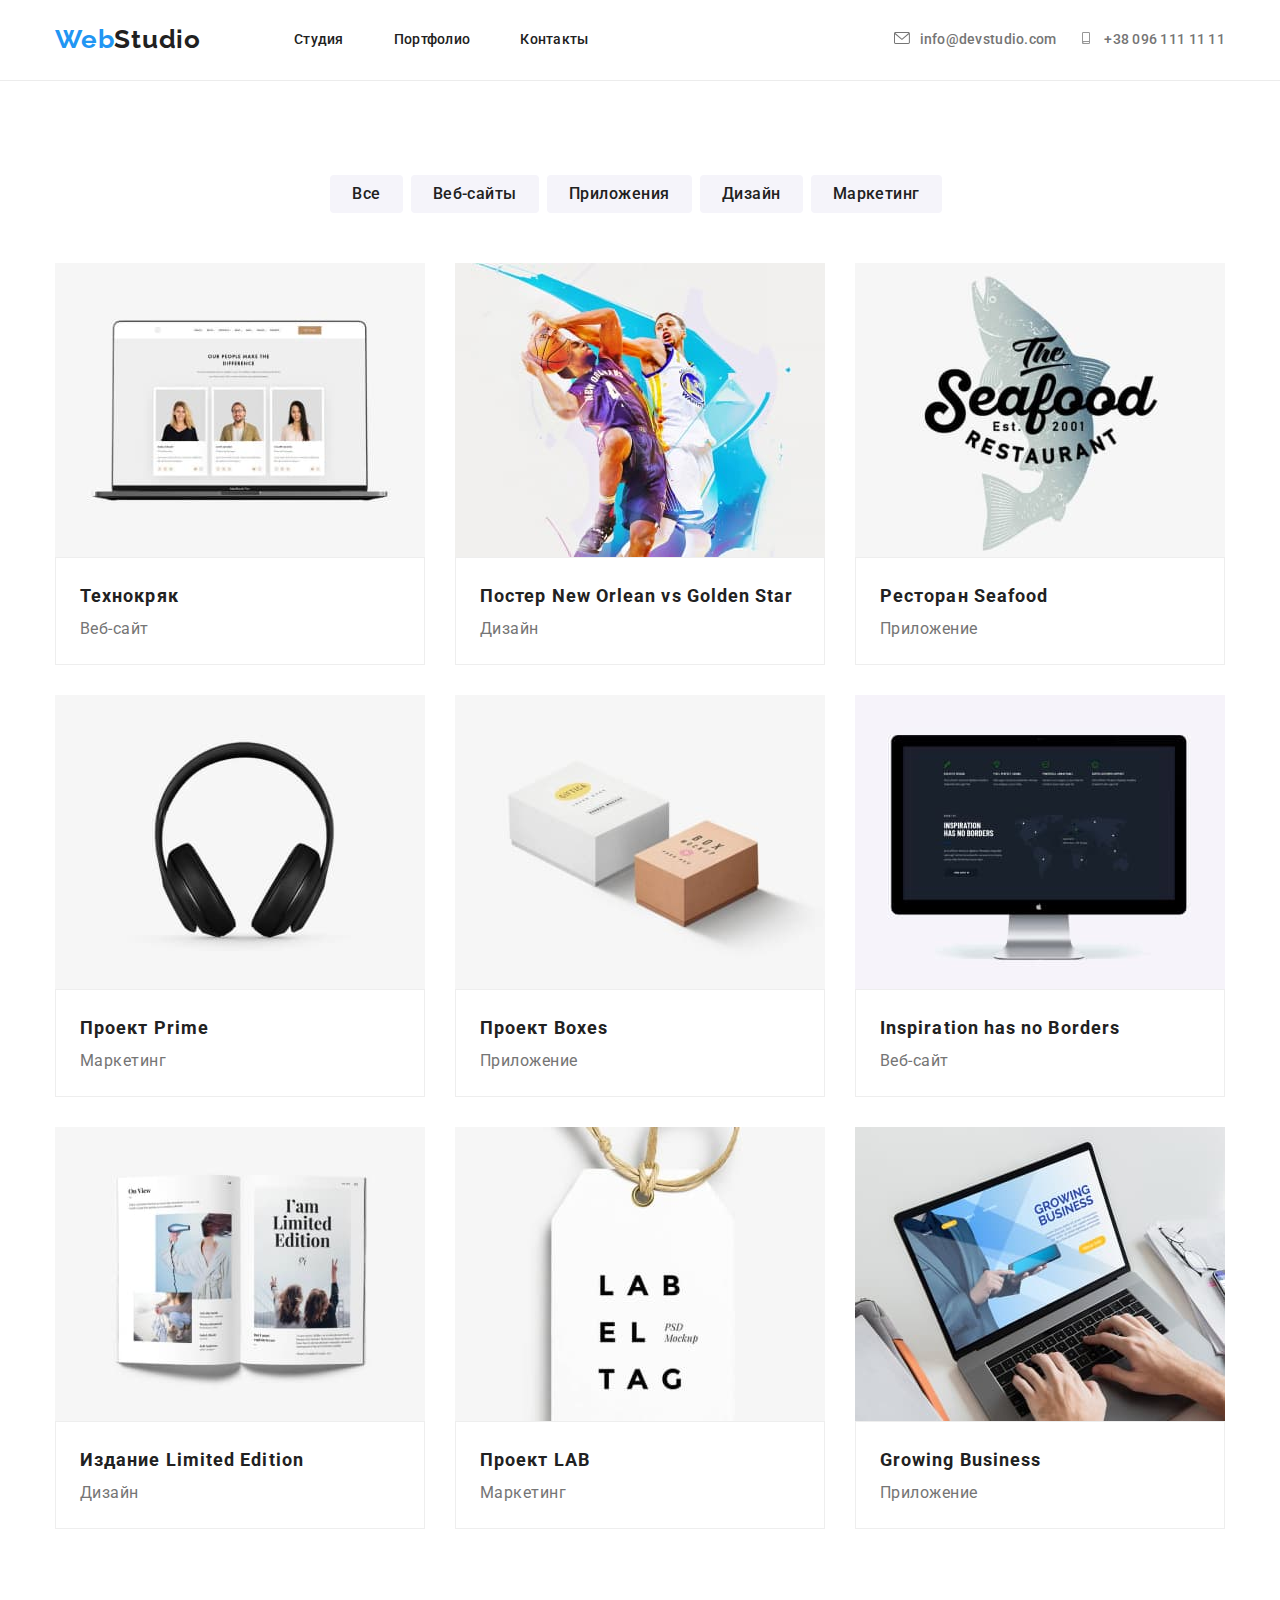
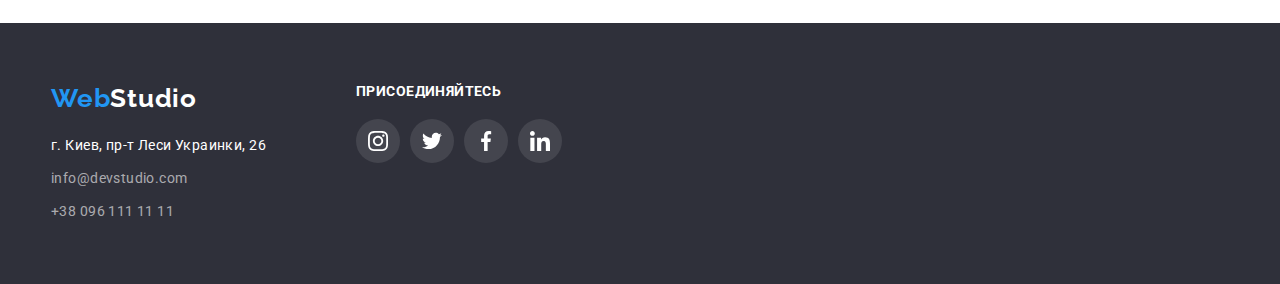
==== portfolio.html @ 14fe9285 "homework 5" ====
<!DOCTYPE html>
<html lang="en">
  <head>
    <meta charset="UTF-8" />
    <meta http-equiv="X-UA-Compatible" content="IE=edge" />
    <meta name="viewport" content="width=device-width, initial-scale=1.0" />
    <title>Document</title>
    <link rel="preconnect" href="https://fonts.gstatic.com" />
    <link
      href="https://fonts.googleapis.com/css2?family=Raleway:wght@700&family=Roboto:wght@400;500;700;900&display=swap"
      rel="stylesheet"
    />
    <link rel="stylesheet" href="https://cdnjs.cloudflare.com/ajax/libs/modern-normalize/1.0.0/modern-normalize.min.css">
    <link rel="stylesheet" href="./css/styles.css">
  </head>
  <body>
     <!-- Хедер портфолио -->
     <header class="head">
      <div class="conteiner">
      <nav class="sait-nav">
        <a href="./index.html" class="logo"><span class="web-logo">Web</span>Studio</a>
        <ul class="web-link">
          <li><a href="./index.html" class="active link">Студия</a></li>
          <li><a href="./portfolio.html" class="link">Портфолио</a></li>
          <li><a href="" class="link">Контакты</a></li>
        </ul>
        <ul class="web-contacts">
          <li class="linkscontacts"><a href="mailto:info@devstudio.com" class="link mail"><svg class="contactssvg"><use href="./images/symbol-defs.svg#icon-mail"></use></svg>info@devstudio.com</a></li>
          <li class="linkscontacts"><a href="tel:+380961111111" class="link phone"><svg class="contactssvg"><use href="./images/symbol-defs.svg#icon-smartphone"></use></svg>+38 096 111 11 11</a></li>
        </ul>
      </nav>
      </div>
    </header>
    <main>
      <!-- Кнопки портфолио -->
      <section class="portfolio-page">
        <ul class="buttons-portfolio">
          <li><button type="button" class="button-portfolio">Все</button></li>
          <li><button type="button" class="button-portfolio">Веб-сайты</button></li>
          <li><button type="button" class="button-portfolio">Приложения</button></li>
          <li><button type="button" class="button-portfolio">Дизайн</button></li>
          <li><button type="button" class="button-portfolio">Маркетинг</button></li>
        </ul>
        <!-- Фото портфолио -->
        <h2 hidden>portfolio</h2>
        <div class="conteiner">
        <ul class="photo-portfolio">
          <li class="project">
            <article class="card">
            <div class="card-thumb">
            <img src="./images/технокряк.jpg" alt="web" width="370" />
          </div>
        </article>
        <div class="card-content">
            <h3 class="portfolio-text">Технокряк</h3>
            <p class="photo-name">Веб-сайт</p>
          </div>
          </li>
          <li class="project">
            <article class="card">
            <div class="card-thumb">
            <img src="./images/постер.jpg" alt="poster" width="370" />
          </div>
        </article>
        <div class="card-content">
            <h3 class="portfolio-text">Постер New Orlean vs Golden Star</h3>
            <p class="photo-name">Дизайн</p>
          </div>
          </li>
          <li class="project">
            <article class="card">
            <div class="card-thumb">
            <img src="./images/ресторан.jpg" alt="restourant" width="370" />
          </div>
        </article>
        <div class="card-content">
            <h3 class="portfolio-text">Ресторан Seafood</h3>
            <p class="photo-name">Приложение</p>
          </div>
          </li>
          <li class="project"> 
            <article class="card">
            <div class="card-thumb">
            <img src="./images/маркетинг.jpg" alt="project" width="370" />
          </div>
        </article>
        <div class="card-content">
            <h3 class="portfolio-text">Проект Prime</h3>
            <p class="photo-name">Маркетинг</p>
          </div>
          </li>
          <li class="project">
            <article class="card">
            <div class="card-thumb">
            <img src="./images/проект.jpg" alt="boxes" width="370" />
          </div>
        </article>
        <div class="card-content">
            <h3 class="portfolio-text">Проект Boxes</h3>
            <p class="photo-name">Приложение</p>
          </div> 
          </li>
          <li class="project">
            <article class="card">
              <div class="card-thumb">
            <img src="./images/inspiration.jpg" alt="inspiration photo" width="370" />
          </div>
        </article>
        <div class="card-content"> 
            <h3 class="portfolio-text">Inspiration has no Borders</h3>
            <p class="photo-name">Веб-сайт</p>
        </div>
          </li>
          <li class="project">
            <article class="card">
              <div class="card-thumb">
            <img src="./images/дизайн.jpg" alt="desine" width="370" />
              </div>
            </article>
            <div class="card-content">
            <h3 class="portfolio-text">Издание Limited Edition</h3>
            <p class="photo-name">Дизайн</p>
          </div>
          </li>
          <li class="project">
            <article class="card">
              <div class="card-thumb">
            <img src="./images/маркетинг2.jpg" alt="project lab" width="370" />
              </div>
            </article>
            <div class="card-content">
            <h3 class="portfolio-text">Проект LAB</h3>
            <p class="photo-name">Маркетинг</p>
          </div>
          </li>
          <li class="project">
            <article class="card">
              <div class="card-thumb">
            <img src="./images/growing-business.jpg" alt="business" width="370" />
              </div>
            </article>
            <div class="card-content">
            <h3 class="portfolio-text">Growing Business</h3>
            <p class="photo-name">Приложение</p>
          </div>
          </li>
        </ul>
      </div>
      </section>
    </main>
    <!-- Адрес -->
    <footer class="footer"> 
      <div class="conteiner">
        <div class="footer-nav">
        <ul >
       <a href="./index.html" class="logo"><span class="logo-web">Web</span>Studio</a>                             
         <address class="address"> 
             <a href="" class="link contacts"> г. Киев, пр-т Леси Украинки, 26</a>
         </address> 
       <ul class="footer-contacts">
          <li>
            <a href="mail:info@devstudio.com" class="link mail">info@devstudio.com</a>
         </li>
         <li>
            <a href="tel:+380961111111" class="link phone">+38 096 111 11 11</a>
         </li>
       </ul>
      </ul>
    </div>
    
    <div class="footer-join">
      <section class="join">
      <h3 class="title-join">присоединяйтесь</h3>
        <ul class="footer-social" >
          <li class="social-list">
            <a href="#" class="svg-social">
              <svg class="socials">
                <use href="./images/symbol-defs.svg#icon-instagram"></use>
              </svg>
            </a>
          </li>
          <li class="social-list">
            <a href="#" class="svg-social">
              <svg class="socials">
                <use href="./images/symbol-defs.svg#icon-twitter"></use>
              </svg>  
            </a>
          </li>
          <li class="social-list">
            <a href="#" class="svg-social">
              <svg class="socials">
                <use href="./images/symbol-defs.svg#icon-facebook"></use>
              </svg>  
            </a>
          </li>
          <li class="social-list">
            <a href="#" class="svg-social">
              <svg class="socials">
                <use href="./images/symbol-defs.svg#icon-linkedin"></use>
              </svg>
            </a>
          </li>
        </ul>
      </section>
    </div>
      </div>   
    </footer>
  </body>
</html>
---- css/styles.css ----
:root{
    --main-color-headers: #212121;
    --main-text-color:  #757575;
    --white-color: #FFFFFF;
    --section-buttons: #F5F4FA;
    --color-button-logo: #2196F3;
    --background: #2F303A;
    --color-logo-links: #2196F3;
    --color-work:#E5E5E5;
    --color-our-team:  #F5F4FA;
    --card-content-border:  #EEEEEE;
    --hero-footer-background: #2f303a;
    --footer-phone-mail: rgba(255, 255, 255, 0.6);
    --company-social-color: #AFB1B8;
} 

/* универсальный селектор */
*{
    list-style: none;
    text-decoration: none;
}

*{
    margin: 0;
    padding: 0;
    list-style: none;      
}

body {
     font-family: Roboto;
     font-style: normal;
    background-color: var(--white-color);
    color: var(--main-text-color);
    }

img {
display: block;
max-width: 100%;
height: auto;
    }

.conteiner {
    box-sizing: border-box;
    width: 1200px;
    margin: 0 auto;
    padding: 0 15px;
}
.head .conteiner {
  padding-top: 24px;
  padding-bottom: 25px;
}
/* общие свойства ссылок */


/* ссылки */
.link {
  text-decoration: none;
    font-family: Roboto;
    font-style: normal;
    font-weight: 500;
    font-size: 14px;
    line-height: 1.143;
    letter-spacing: 0.02em;
    color: inherit;
 }

/* Шапка сайта */

.logo {
    font-style: normal;
    letter-spacing: 0.03em;
    font-family: Raleway;
    font-weight: bold;
    font-size: 26px; 
    line-height: 1.192;
    color: var(--main-color-headers);
    margin-right: 93px;
    
    
    

  }
  .web-logo {
    font-family: Raleway;
    font-style: normal;
    font-weight: bold;
    font-size: 26px;
    line-height: 1.192;
    letter-spacing: 0.03em;
    color: var(--color-logo-links); 
    width: 145px;

    
}

.sait-nav {
    display:flex;
    align-items: center; 
    justify-content: space-between; 
  
}

.web-link{
  display: flex;
  justify-content: space-between;
  /* width: 294px;
  */
    
 }
 /* контакты  */

.web-contacts 
{
    align-items: center;
    margin-left: 305px;
    display: flex; 
    justify-content: space-between; 
    width: 333px;

    
   }
   .web-link li:not(:last-child) {
     margin-right: 50px;

   }
   

   .link:hover,
   .link:focus {
     color: var(--color-logo-links);
   }


.contactssvg{
    fill: currentColor;
    width: 16px;
    height: 12px;
    margin-right: 10px;    
}
 
.contactssvg:hover,
.contactssvg:focus{
    Fill: var(--color-button-logo) ;      
}
   header{
    border-bottom: 1px solid #ECECEC;
}



/* Герой */
 .hero {
      background-color:#2F303A ;
      padding-bottom: 200px;
      padding-top: 200px;  
     background-image:linear-gradient(to right,rgba(48, 58, 47, 0.4), rgba(47, 48, 58, 0.4)), url(../images/Img.jpg);
     max-width: 1600px;
     background-position: center;
     background-size: cover;
     background-repeat: no-repeat;
     justify-content: center;
     margin: 0 auto;
      
      }


.hero-title {
    width: 696px;
    display:flex;
    font-style: normal;
    font-weight: 900;
    font-size: 44px;
    line-height: 1.363;
    color: var(--white-color);
    text-align: center;
    letter-spacing: 0.06em;
    text-transform: uppercase;
    margin: 0 auto; 
    margin-bottom: 30px;

    
     /* кнопка */

}
.button-style{

    display:flex;
    justify-content: center;
    font-weight: bold;
    font-family: Roboto;
     font-size: 16px;
     line-height: 1.875;
     padding: 10px 32px;
     letter-spacing: 0.06em;
     align-items: center;
     margin: auto; 
     background: var(--color-button-logo);
     color: var(--white-color);
     display: flex;      
     box-shadow: 0px 4px 4px rgba(0, 0, 0, 0.15);
     border-radius: 4px;     
     border: none; 
     cursor: pointer;
}
     
/* особенности  */

.section-one{
    padding-top: 94px; 
}

.section-two{
display: flex;
justify-content: space-between;
}

.section-three{
  display: inline-flex;
  justify-content: center;
  align-items: center;
  width: 270px;
  height: 120px;
  background: var(--color-our-team);
  border-radius: 4px;
}


.special content{
    display: flex; 
    justify-content: space-between;
}

.special-columns li:not(:last-child){
    margin-right: 30px;
}
.special ul{
    display: flex;
}


.special-title{
    font-weight: bold;
    line-height: 1.172;
    font-size: 14px;
    letter-spacing: 0.03em;
    text-transform: uppercase;
    color: var(--main-color-headers);
    margin-bottom: 10px;
    margin-top: 30px;
    
}
.special-text{
    width: 270px;
    font-size: 14px;
    line-height: 1.714;
    color: var(--main-text-color);
    font-weight: normal;
    letter-spacing: 0.03em;
    
    
}

/* Чем мы занимаемся */

.box-img{
    display: flex;
     justify-content: space-between;
}
.our-work{
    
    padding-bottom: 94px; 
    padding-top: 94px;   
}





/* Наша команда */
.team{
     
  background: var(--color-our-team);
  padding-top: 94px;
   padding-bottom: 94px; 
}

.list-item {
  display: flex;
  justify-content: space-between;
}

.title{
  font-weight: bold;
  font-size: 36px;
  line-height: 1.167;
  text-align: center;
  letter-spacing: 0.03em;
  color: var(--main-color-headers);
  margin-bottom: 50px;
} 

.team-conteiner {
  padding: 30px 32px;
}
 
.icons-card:not(:last-child){
  margin-right: 10px;
}

.team .scorecard{
 background: var(--white-color);             
 box-shadow: 0px 1px 3px rgba(0, 0, 0, 0.12), 0px 1px 1px rgba(0, 0, 0, 0.14), 0px 2px 1px rgba(0, 0, 0, 0.2);
 border-radius: 0px 0px 4px 4px;     
}

.list-item .team-scorecard{
  margin-top: 30px;
  margin-bottom: 30px;
}

.team-member{
  font-weight: 500;
  font-size: 16px;
  line-height: 1.188;       
  letter-spacing: 0.03em;    
  color: var(--main-color-headers);
  text-align: center;     
}

.team-text{
  font-weight: normal;
  font-size: 16px;
  line-height: 1.187;
  letter-spacing: 0.03em;
  text-align: center;     
  margin-top: 10px;    
}
.icons-list{
  margin: 0 auto;
  margin-top: 16px;
  display: flex;
  justify-content: center;   
}



.icons-list .icons-card{      
 display: flex;
 justify-content: center;
 align-items: center;    
}   
.icons-ref{
 display: inline-flex;
 justify-content: center;
 align-items: center; 
 background-color: inherit;
 fill: var(--company-social-color);   
 width: 44px;
 height: 44px;   
 border-radius: 50%;
}
  
.icons-ref:hover, 
.icons-ref:focus{
fill: var(--white-color);
background-color:var(--color-button-logo) ;  
 }

.team-svg{
  width: 20px;
    height: 20px;
}
/* Адреса */


.footer .conteiner{ 
  display: flex;  
  padding-top: 60px;
  padding-bottom: 60px;        
}
.footer{
 background: var(--hero-footer-background); 
}
.footer-nav{
  display: flex;
 justify-content: center;
  width: 231px; 
  margin-right: 70px;
} 











.footer .logo{
color: var(--white-color);      
}  

.logo-web{
 color: var(--color-logo-links) ;
}

.footer .mail{
 font-weight: normal;
  font-size: 14px;
  line-height: 1.714;
  letter-spacing: 0.03em;
  color:  var(--footer-phone-mail);
  
}
.footer .phone{
  font-weight: normal;
  font-size: 14px;
  line-height: 1.714;
  letter-spacing: 0.03em;
  color:  var(--footer-phone-mail);       
}  
.address{
  margin-top: 20px;
}
.contacts {  
  font-weight: normal;
  font-size: 14px;
  line-height: 1.714;     
  letter-spacing: 0.03em; 
  color: var(--white-color);       
}
/* .footer .conteiner{ 
  display: flex;  
  padding-top: 60px;
  padding-bottom: 60px;        
} */
.footer-contacts li{
margin-top: 9px;
}
.footer .link:hover,
.footer .link:focus{
  color: var(--color-button-logo);
}
.footer-join {
  display: flex;
 justify-content: center;   
} 


.socials {
  width: 20px;
  height: 20px;
}
.title-join{
  text-transform: uppercase;
  color: var(--white-color);
  font-weight: bold;
  font-size: 14px;
  line-height: 1.142;             
  letter-spacing: 0.03em;
  margin-bottom: 20px;
}
.social-list:not(:last-child){
  margin-right: 10px;
}
.footer-social {
  display: flex;
  justify-content: center;
  align-items: center;
}
.svg-social {
  display: inline-flex;
  justify-content: center;
  align-items: center;
  background: rgba(255, 255, 255, 0.1);
  fill:#FFFFFF;
  width: 44px;
  height: 44px;
  border-radius: 50%;
}
.svg-social:hover,
.svg-social:focus {
  fill: #FFFFFF;
  background-color: var(--color-button-logo);
}


    /* Портфолио */
    .web-link{
        font-family: Roboto;
        font-style: normal;
        font-weight: 500;
        font-size: 14px;
        line-height: 1.142;
        color: var(--main-color-headers) ;
}
     .mail{
        text-decoration: none;
        font-family: Roboto;
        font-size: 14px;
        font-weight: 500;
        color: var(--main-text-color);
        line-height: 1.142;
     }
    .phone{
        text-decoration: none;
        font-family: Roboto;
        font-size: 14px;
        font-weight: 500;
        color: var(--main-text-color);
        line-height: 1.142;
    } 
   /* Кнопки портфолио */

.button-portfolio:focus,
.button-portfolio:hover {
    color: var(--white-color);
  background-color: var(--color-logo-links);
  box-shadow: 0px 1px 1px rgba(0, 0, 0, 0.12), 0px 4px 4px rgba(0, 0, 0, 0.06), 1px 4px 6px rgba(0, 0, 0, 0.16);
}


.buttons-portfolio{
    margin-bottom: 50px; 
    display: flex;
    justify-content: center;
    
    
}

.button-portfolio{
    font-family: Roboto;
    font-style: normal;
    font-weight: 500;
    font-size: 16px;
    line-height: 1.625;
    text-align: center;
    letter-spacing: 0.03em;
    color: var(--main-color-headers);
    background-color: var(--section-buttons);
    padding: 6px 22px;
    cursor: pointer;
    margin-right: 8px;
    border-radius: 4px;
    border: none; 
   }

   /* Фото портфолио */
   .portfolio-page{
    padding-top: 94px;
    padding-bottom: 94px;
   }
.project{
    flex-basis: calc((100% - 90px) / 3);
      margin-left: 30px;
      margin-top: 30px;
}

.card-content{
    padding: 20px 24px;
    background-color: var(--white-color);
   border: 1px solid var(--card-content-border); 
  

  }

  .project:hover,
  .project:focus{
    box-shadow: 0px 1px 1px rgba(0, 0, 0, 0.12), 0px 4px 4px rgba(0, 0, 0, 0.06), 1px 4px 6px rgba(0, 0, 0, 0.16);
    background-color: var(--color-logo-links);
  }

.photo-portfolio{
    padding: 0;
    margin: 0;
   display: flex;
   flex-wrap: wrap;
   margin-top: -30px;
   margin-left: -30px; 
    }

    .portfolio-text{
    font-family: Roboto;
    font-style: normal;
    font-weight: bold;
    font-size: 18px;
    line-height: 2;
    color: var(--main-color-headers);
    letter-spacing: 0.06em;
    }

.photo-name{
    font-family: Roboto;
    font-weight: normal;
    font-size: 16px;
    line-height: 1.875;
    color: var(--main-text-color);
    letter-spacing: 0.03em;
}



/* Адрес */

.portfolio-down{
    background: var(--background);
}

.footer-web{
    font-family: Raleway;
    font-weight: bold;
    line-height: 1.192;
    color: var(--color-button-logo);
}
.footer-studio{
    font-family: Raleway;
    font-weight: bold;
    line-height: 1.192;
    color:  var(--white-color);
}
.address-style{
    font-style: normal;
    font-family: Roboto;
    font-weight: normal;
    line-height: 1.714;
    color: var(--white-color);
    }
.portfolio-footer-mail{
    Text-decoration: none;
    font-family: Roboto;
    font-size: 14px;
    font-weight: normal;
    line-height: 1.714;
    color: var(--main-text-color);
    }
.portfolio-footer-phone{
    Text-decoration: none;
    font-family: Roboto;
    font-size: 14px;
    font-weight: normal;
    line-height: 1.714;
    color: var(--main-text-color);
    }


  /* Наши клиенты */
  .client{
    padding-top: 94px;
   padding-bottom: 94px;
  } 

  .svg-client{
    width: 106px;
    height: 60px;
    align-items: center;
    margin: 16px 32px;
    border: none; 
    }


  .clients-team {
    display: flex;
    justify-content: space-between;
    align-items: center;
  }

  .clients-link:hover ,
  .clients-link:focus {
    outline: 1px solid var(--color-button-logo);
  }

  
  
  .clients-link{
    display: flex;
    justify-content: center;
    align-items: center; 
    width: 170px;
    height: 92px;
    border: 1px solid #AFB1B8;
    fill: var(--company-social-color);
  
  }
  .clients-link:hover,
  .clients-link:focus{
    fill: var(--color-button-logo);
    border:var(--color-button-logo);
  }

  .our-clients-team:not(:last-child){
    margin-right: 30px; 
  }

.our-team{
  font-weight: bold;
  font-size: 36px;
  line-height: 1.167;
  text-align: center;
  letter-spacing: 0.03em;
  color: var(--main-color-headers);
  margin-bottom: 50px;
}
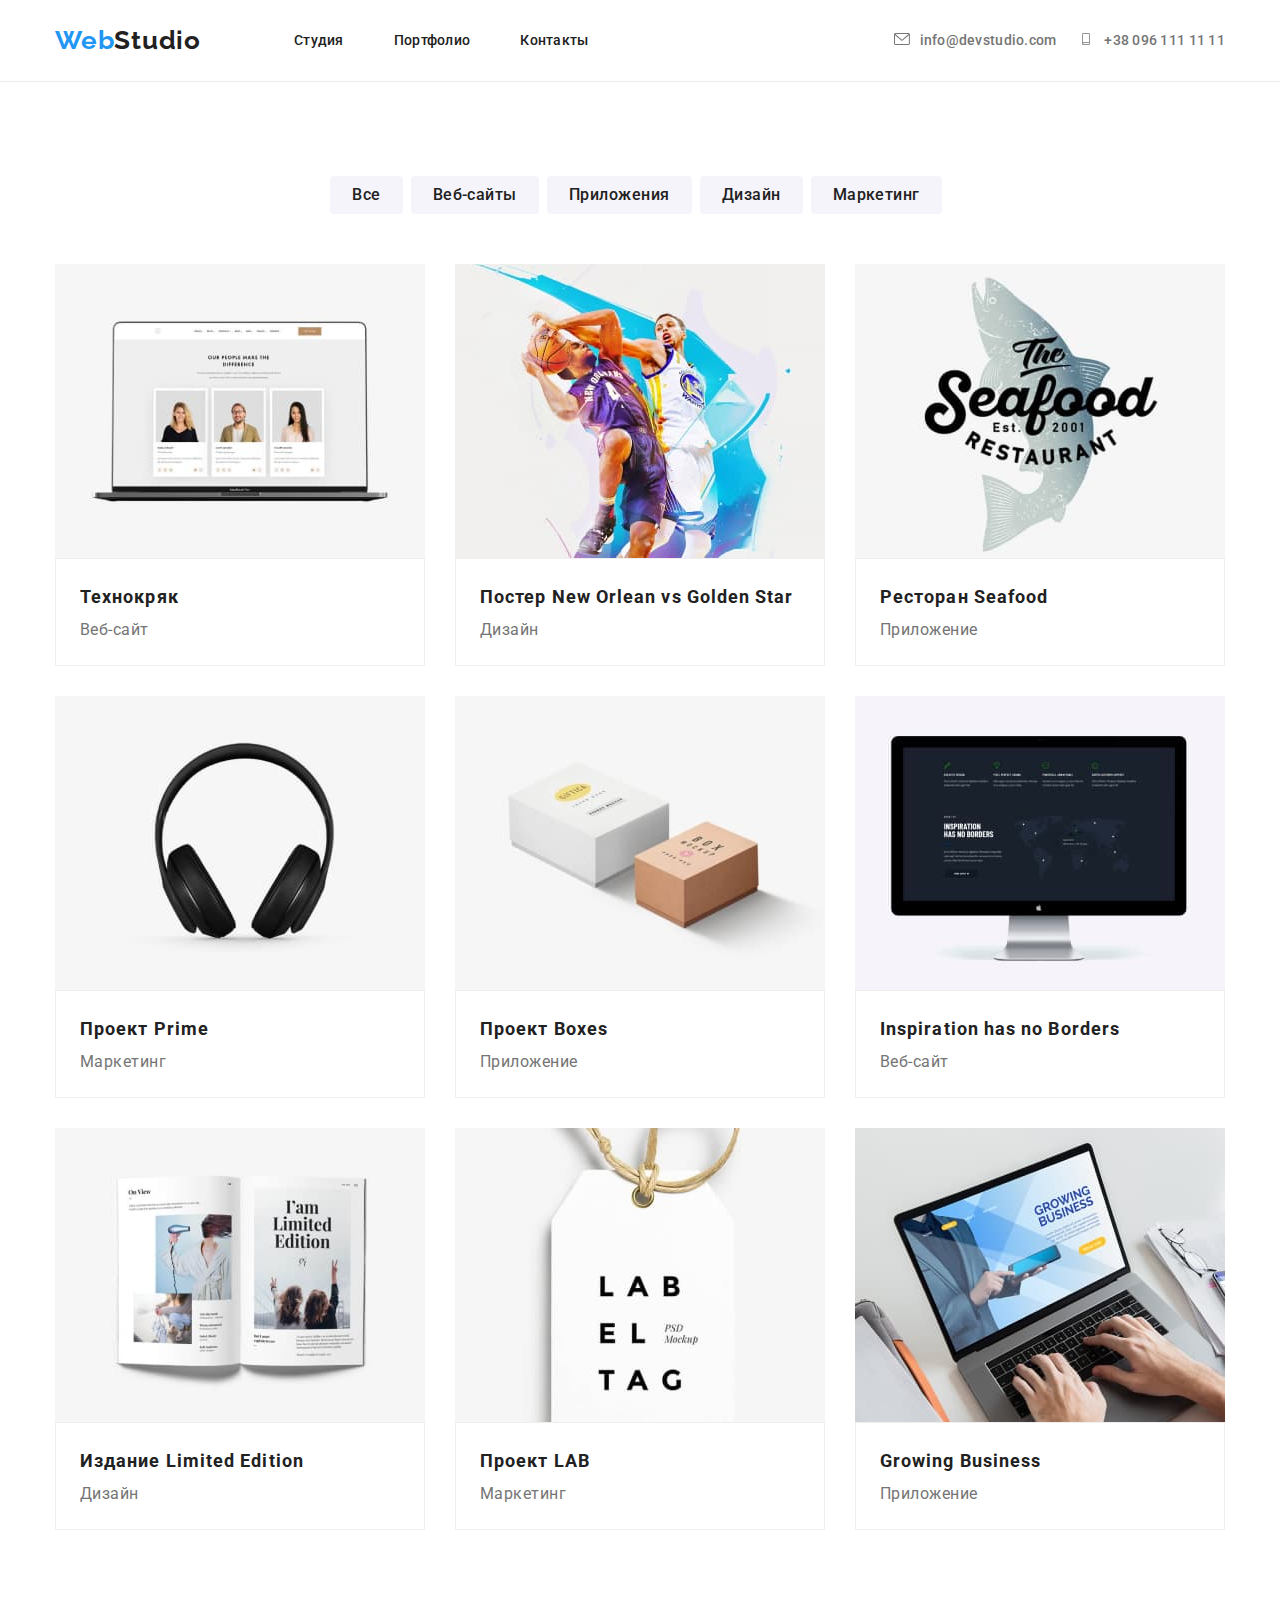
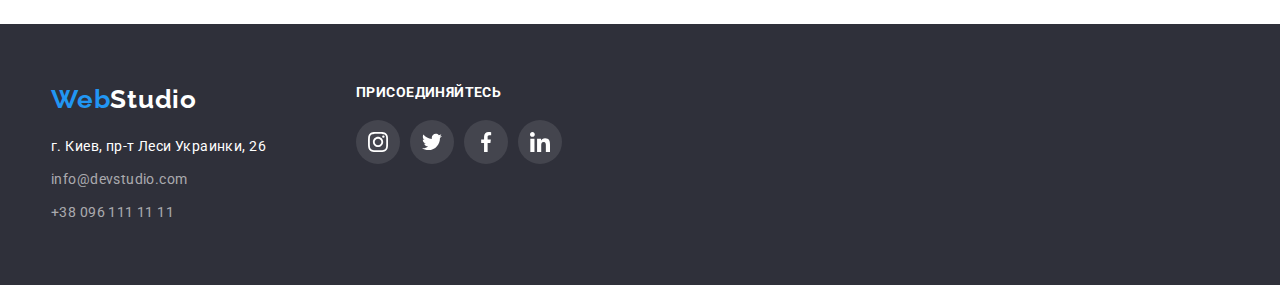
==== commit c5eed724: "done" ====
--- a/portfolio.html
+++ b/portfolio.html
@@ -20,8 +20,8 @@
       <nav class="sait-nav">
         <a href="./index.html" class="logo"><span class="web-logo">Web</span>Studio</a>
         <ul class="web-link">
-          <li><a href="./index.html" class="active link">Студия</a></li>
-          <li><a href="./portfolio.html" class="link">Портфолио</a></li>
+          <li><a href="./index.html" class="link">Студия</a></li>
+          <li><a href="./portfolio.html" class="link active">Портфолио</a></li>
           <li><a href="" class="link">Контакты</a></li>
         </ul>
         <ul class="web-contacts">
@@ -47,102 +47,157 @@
         <ul class="photo-portfolio">
           <li class="project">
             <article class="card">
+              <div class="activ">
             <div class="card-thumb">
             <img src="./images/технокряк.jpg" alt="web" width="370" />
-          </div>
-        </article>
+            <div class="card-box">
+              <p class="card-text">Технокряк это современная площадка распространения коронавируса. Компании используют эту платформу для цифрового шпионажа и атак на защищённые сервера конкурентов. Технокряк это современная площадка распространения коронавируса. Компании используют эту платформу для цифрового шпионажа и атак на защищённые сервера конкурентов.</p>
+           </div>
+          </div>
+
         <div class="card-content">
             <h3 class="portfolio-text">Технокряк</h3>
             <p class="photo-name">Веб-сайт</p>
           </div>
-          </li>
-          <li class="project">
-            <article class="card">
+          </div>
+        </article>
+          </li>
+          
+          <li class="project">
+            <article class="card">
+              <div class="activ"> 
             <div class="card-thumb">
             <img src="./images/постер.jpg" alt="poster" width="370" />
-          </div>
-        </article>
+            <div class="card-box">
+              <p class="card-text">Технокряк это современная площадка распространения коронавируса. Компании используют эту платформу для цифрового шпионажа и атак на защищённые сервера конкурентов. Технокряк это современная площадка распространения коронавируса. Компании используют эту платформу для цифрового шпионажа и атак на защищённые сервера конкурентов.</p>
+           </div>
+          </div>
+        
         <div class="card-content">
             <h3 class="portfolio-text">Постер New Orlean vs Golden Star</h3>
             <p class="photo-name">Дизайн</p>
           </div>
-          </li>
-          <li class="project">
-            <article class="card">
+          </div>
+        </article>
+          </li>
+          <li class="project">
+            <article class="card">
+              <div class="activ"> 
             <div class="card-thumb">
             <img src="./images/ресторан.jpg" alt="restourant" width="370" />
-          </div>
-        </article>
+            <div class="card-box">
+              <p class="card-text">Технокряк это современная площадка распространения коронавируса. Компании используют эту платформу для цифрового шпионажа и атак на защищённые сервера конкурентов. Технокряк это современная площадка распространения коронавируса. Компании используют эту платформу для цифрового шпионажа и атак на защищённые сервера конкурентов.</p>
+           </div>
+          </div>
+        
         <div class="card-content">
             <h3 class="portfolio-text">Ресторан Seafood</h3>
             <p class="photo-name">Приложение</p>
           </div>
+              </div>
+            </article>
           </li>
           <li class="project"> 
             <article class="card">
+              <div class="activ"> 
             <div class="card-thumb">
             <img src="./images/маркетинг.jpg" alt="project" width="370" />
-          </div>
-        </article>
+            <div class="card-box">
+              <p class="card-text">Технокряк это современная площадка распространения коронавируса. Компании используют эту платформу для цифрового шпионажа и атак на защищённые сервера конкурентов. Технокряк это современная площадка распространения коронавируса. Компании используют эту платформу для цифрового шпионажа и атак на защищённые сервера конкурентов.</p>
+           </div>
+          </div>
+       
         <div class="card-content">
             <h3 class="portfolio-text">Проект Prime</h3>
             <p class="photo-name">Маркетинг</p>
           </div>
-          </li>
-          <li class="project">
-            <article class="card">
+              </div>
+            </article>
+          </li>
+          <li class="project">
+            <article class="card">
+              <div class="activ"> 
             <div class="card-thumb">
             <img src="./images/проект.jpg" alt="boxes" width="370" />
-          </div>
-        </article>
+            <div class="card-box">
+              <p class="card-text">Технокряк это современная площадка распространения коронавируса. Компании используют эту платформу для цифрового шпионажа и атак на защищённые сервера конкурентов. Технокряк это современная площадка распространения коронавируса. Компании используют эту платформу для цифрового шпионажа и атак на защищённые сервера конкурентов.</p>
+           </div>
+          </div>
+        
         <div class="card-content">
             <h3 class="portfolio-text">Проект Boxes</h3>
             <p class="photo-name">Приложение</p>
           </div> 
-          </li>
-          <li class="project">
-            <article class="card">
+              </div>
+            </article>
+          </li>
+          <li class="project">
+            <article class="card">
+              <div class="activ"> 
               <div class="card-thumb">
             <img src="./images/inspiration.jpg" alt="inspiration photo" width="370" />
-          </div>
-        </article>
+            <div class="card-box">
+              <p class="card-text">Технокряк это современная площадка распространения коронавируса. Компании используют эту платформу для цифрового шпионажа и атак на защищённые сервера конкурентов. Технокряк это современная площадка распространения коронавируса. Компании используют эту платформу для цифрового шпионажа и атак на защищённые сервера конкурентов.</p>
+           </div>
+          </div>
+        
         <div class="card-content"> 
             <h3 class="portfolio-text">Inspiration has no Borders</h3>
             <p class="photo-name">Веб-сайт</p>
         </div>
-          </li>
-          <li class="project">
-            <article class="card">
+              </div>
+            </article>
+          </li>
+          <li class="project">
+            <article class="card">
+              <div class="activ"> 
               <div class="card-thumb">
             <img src="./images/дизайн.jpg" alt="desine" width="370" />
-              </div>
-            </article>
+            <div class="card-box">
+              <p class="card-text">Технокряк это современная площадка распространения коронавируса. Компании используют эту платформу для цифрового шпионажа и атак на защищённые сервера конкурентов. Технокряк это современная площадка распространения коронавируса. Компании используют эту платформу для цифрового шпионажа и атак на защищённые сервера конкурентов.</p>
+           </div>
+              </div>
+            
             <div class="card-content">
             <h3 class="portfolio-text">Издание Limited Edition</h3>
             <p class="photo-name">Дизайн</p>
           </div>
-          </li>
-          <li class="project">
-            <article class="card">
+              </div>
+            </article>
+          </li>
+          <li class="project">
+            <article class="card">
+              <div class="activ"> 
               <div class="card-thumb">
             <img src="./images/маркетинг2.jpg" alt="project lab" width="370" />
-              </div>
-            </article>
+            <div class="card-box">
+              <p class="card-text">Технокряк это современная площадка распространения коронавируса. Компании используют эту платформу для цифрового шпионажа и атак на защищённые сервера конкурентов. Технокряк это современная площадка распространения коронавируса. Компании используют эту платформу для цифрового шпионажа и атак на защищённые сервера конкурентов.</p>
+           </div>
+              </div>
+            
             <div class="card-content">
             <h3 class="portfolio-text">Проект LAB</h3>
             <p class="photo-name">Маркетинг</p>
           </div>
-          </li>
-          <li class="project">
-            <article class="card">
+              </div>
+            </article>
+          </li>
+          <li class="project">
+            <article class="card">
+              <div class="activ"> 
               <div class="card-thumb">
             <img src="./images/growing-business.jpg" alt="business" width="370" />
-              </div>
-            </article>
+            <div class="card-box">
+              <p class="card-text">Технокряк это современная площадка распространения коронавируса. Компании используют эту платформу для цифрового шпионажа и атак на защищённые сервера конкурентов. Технокряк это современная площадка распространения коронавируса. Компании используют эту платформу для цифрового шпионажа и атак на защищённые сервера конкурентов.</p>
+           </div>
+              </div>
+            
             <div class="card-content">
             <h3 class="portfolio-text">Growing Business</h3>
             <p class="photo-name">Приложение</p>
           </div>
+              </div>
+            </article>
           </li>
         </ul>
       </div>
--- a/css/styles.css
+++ b/css/styles.css
@@ -26,6 +26,7 @@
     list-style: none;      
 }
 
+
 body {
      font-family: Roboto;
      font-style: normal;
@@ -33,11 +34,14 @@
     color: var(--main-text-color);
     }
 
+
 img {
 display: block;
 max-width: 100%;
 height: auto;
-    }
+
+ }
+
 
 .conteiner {
     box-sizing: border-box;
@@ -45,11 +49,34 @@
     margin: 0 auto;
     padding: 0 15px;
 }
-.head .conteiner {
-  padding-top: 24px;
-  padding-bottom: 25px;
+
+.active{
+  color: var(--color-button-logo);
+}
+
+.active::after{    
+  display: flex;
+  content: "";
+  width: inherit;
+  border-bottom: 4px solid;
+  background-color: var(--color-button-logo);
+  border-radius: 2px;
+  margin-top: 30px;
+  bottom: -1px;  
+  margin-bottom: -1px;
+  opacity: 0; 
+  transition: opacity 250ms cubic-bezier(0.4, 0, 0.2, 1);
+
+}
+
+
+.active:hover::after{
+    opacity: 1;
+    background-color: var(--color-button-logo);
 }
 /* общие свойства ссылок */
+
+
 
 
 /* ссылки */
@@ -62,6 +89,7 @@
     line-height: 1.143;
     letter-spacing: 0.02em;
     color: inherit;
+    transition: color 250ms cubic-bezier(0.4, 0, 0.2, 1);
  }
 
 /* Шапка сайта */
@@ -103,10 +131,12 @@
 .web-link{
   display: flex;
   justify-content: space-between;
-  /* width: 294px;
-  */
-    
+  padding-top: 32px;
+  
  }
+
+
+ 
  /* контакты  */
 
 .web-contacts 
@@ -703,3 +733,95 @@
   margin-bottom: 50px;
 }
 
+/* Modal
+=================== */
+
+.backdrop {
+  position: fixed;
+  top: 0;
+  left: 0;
+  width: 100%;
+  height: 100%;
+  background-color: rgba(0, 0, 0, 0.2);
+ 
+}
+
+.modal {
+  position: absolute;
+  top: 50%;
+  left: 50%;
+  transform: translate(-50%, -50%);
+  width: 528px;
+  height: 581px;
+  background-color: var(--white-color);
+  padding: 9px;
+}
+
+.btn-modal-close {
+  position: absolute;
+  top: 8px;
+  right: 8px;
+  justify-content: center;
+  align-items: center;
+  width: 30px;
+  height: 30px;
+  border-radius: 50%;
+  border: 1px solid rgba(0, 0, 0, 0.1);
+  cursor: pointer;
+  
+}
+
+
+.icon-btn-close {
+  position: absolute;
+  transform: translate3d(-50%, -50%, 0);
+  width: 11px;
+  height: 11px;
+}
+
+.backdropp{
+    position: fixed;
+    top: 0;
+    left: 0;
+    width: 100%;
+    height: 100%;
+    background: rgba(0, 0, 0, 0.2);
+}
+.is-hidden {
+  visibility: hidden;
+  opacity: 0;
+  pointer-events: none;
+  transition: opacity 2500ms cubic-bezier(0.215, 0.610, 0.355, 1), visibility 5000ms cubic-bezier(0.075, 0.82, 0.165, 1);
+}
+
+
+.card-thumb{
+  position: relative;
+  overflow: hidden;      
+}
+
+.card-box{ 
+  position: absolute;
+  width: 100%;
+   height: 100%;
+   top: 0;
+   left: 0;      
+   width: 370px;
+   height: 294px;
+   background: rgba(33, 150, 243, 0.9);
+   overflow: auto;
+ 
+   transform: translateY(100%);  
+   transition: transform 250ms cubic-bezier(0.4, 0, 0.2, 1);   
+}
+.card:hover .card-box{
+  transform: translateY(0);
+}
+
+.card-text{      
+  font-size: 18px;
+  line-height: 1.555; 
+  letter-spacing: 0.03em;
+  margin: 63px 24px;
+  color: var(--white-color);     
+} 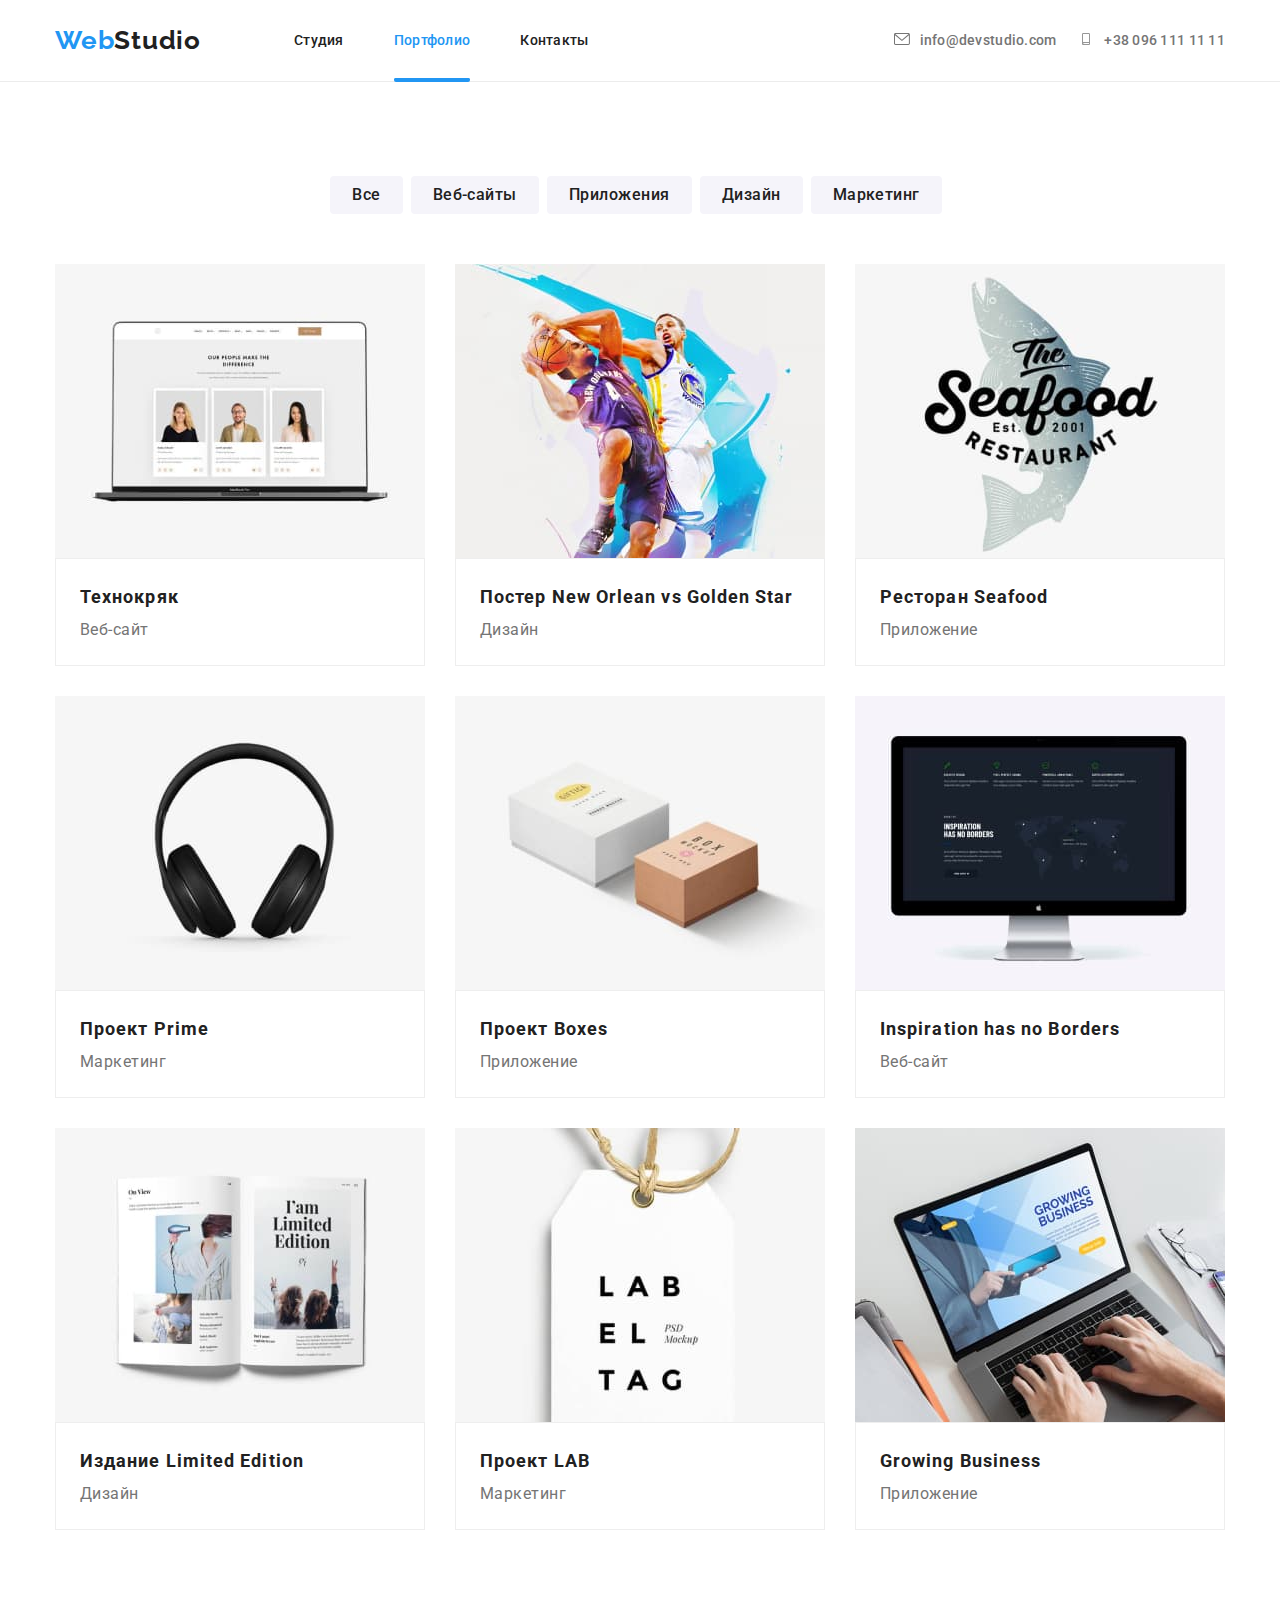
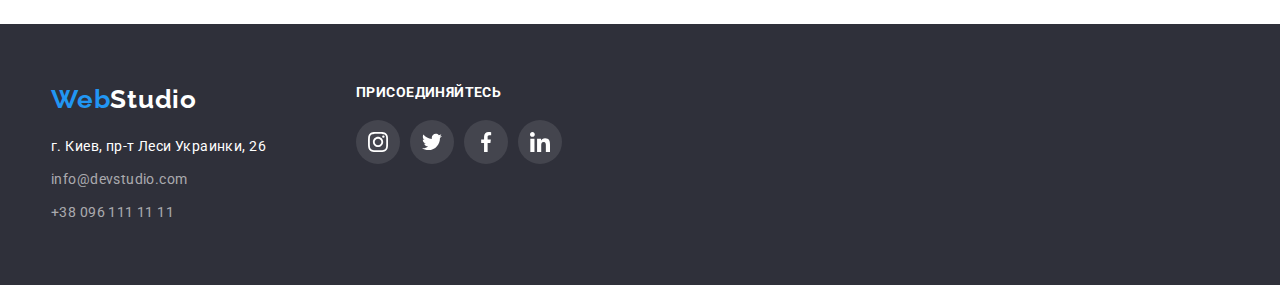
==== commit 632ede38: "already done" ====
--- a/portfolio.html
+++ b/portfolio.html
@@ -21,7 +21,7 @@
         <a href="./index.html" class="logo"><span class="web-logo">Web</span>Studio</a>
         <ul class="web-link">
           <li><a href="./index.html" class="link">Студия</a></li>
-          <li><a href="./portfolio.html" class="link active">Портфолио</a></li>
+          <li><a href="./portfolio.html" class="link current">Портфолио</a></li>
           <li><a href="" class="link">Контакты</a></li>
         </ul>
         <ul class="web-contacts">
--- a/css/styles.css
+++ b/css/styles.css
@@ -13,11 +13,12 @@
     --footer-phone-mail: rgba(255, 255, 255, 0.6);
     --company-social-color: #AFB1B8;
 } 
-
+ 
 /* универсальный селектор */
 *{
     list-style: none;
     text-decoration: none;
+    color: inherit;
 }
 
 *{
@@ -50,34 +51,26 @@
     padding: 0 15px;
 }
 
-.active{
+.current{
   color: var(--color-button-logo);
 }
 
-.active::after{    
+.current::after{    
   display: flex;
   content: "";
   width: inherit;
   border-bottom: 4px solid;
   background-color: var(--color-button-logo);
   border-radius: 2px;
-  margin-top: 30px;
-  bottom: -1px;  
-  margin-bottom: -1px;
-  opacity: 0; 
+  margin-top: 30px;  
+  margin-bottom: -1px; 
   transition: opacity 250ms cubic-bezier(0.4, 0, 0.2, 1);
-
-}
-
-
-.active:hover::after{
-    opacity: 1;
-    background-color: var(--color-button-logo);
-}
+}
+
+
+
+
 /* общие свойства ссылок */
-
-
-
 
 /* ссылки */
 .link {
@@ -88,7 +81,8 @@
     font-size: 14px;
     line-height: 1.143;
     letter-spacing: 0.02em;
-    color: inherit;
+    border-radius: 2px;
+   
     transition: color 250ms cubic-bezier(0.4, 0, 0.2, 1);
  }
 
@@ -302,7 +296,30 @@
     padding-top: 94px;   
 }
 
-
+.box-case{
+  position: relative; 
+}
+.case{
+   position: absolute;
+   display: flex; 
+   justify-content: center;  
+   align-items: center;
+   bottom: 0;        
+   width: 370px;
+   height: 70px;
+   background: rgba(47, 48, 58, 0.8);
+ 
+}
+.title-case{
+  font-weight: bold;
+  font-size: 14px;
+  line-height: 1.143;
+  text-align: center;
+  letter-spacing: 0.03em;
+  text-transform: uppercase;
+  color: var(--white-color);
+ 
+}
 
 
 
@@ -388,6 +405,7 @@
  width: 44px;
  height: 44px;   
  border-radius: 50%;
+ transition: background-color 250ms cubic-bezier(0.4, 0, 0.2, 1), fill 250ms cubic-bezier(0.4, 0, 0.2, 1);
 }
   
 .icons-ref:hover, 
@@ -509,6 +527,7 @@
   width: 44px;
   height: 44px;
   border-radius: 50%;
+  transition: background-color 250ms cubic-bezier(0.4, 0, 0.2, 1), fill 250ms cubic-bezier(0.4, 0, 0.2, 1);
 }
 .svg-social:hover,
 .svg-social:focus {
@@ -575,6 +594,7 @@
     margin-right: 8px;
     border-radius: 4px;
     border: none; 
+    transition: background-color 250ms cubic-bezier(0.4, 0, 0.2, 1), color 250ms cubic-bezier(0.4, 0, 0.2, 1), box-shadow 250ms cubic-bezier(0.4, 0, 0.2, 1);
    }
 
    /* Фото портфолио */
@@ -696,14 +716,17 @@
     align-items: center;
   }
 
-  .clients-link:hover ,
-  .clients-link:focus {
-    outline: 1px solid var(--color-button-logo);
-  }
-
-  
-  
-  .clients-link{
+ 
+  .clients-link:hover,
+.clients-link:focus {
+  border: 1px solid var(--color-logo-links);
+  fill: var(--color-logo-links);
+  border-radius: 4px;
+  width: 170px;
+  height: 92px;
+}
+
+   .clients-link{
     display: flex;
     justify-content: center;
     align-items: center; 
@@ -711,13 +734,10 @@
     height: 92px;
     border: 1px solid #AFB1B8;
     fill: var(--company-social-color);
+    transition: background-color 250ms cubic-bezier(0.4, 0, 0.2, 1), fill 250ms cubic-bezier(0.4, 0, 0.2, 1);
   
   }
-  .clients-link:hover,
-  .clients-link:focus{
-    fill: var(--color-button-logo);
-    border:var(--color-button-logo);
-  }
+  
 
   .our-clients-team:not(:last-child){
     margin-right: 30px; 
@@ -750,12 +770,14 @@
   position: absolute;
   top: 50%;
   left: 50%;
-  transform: translate(-50%, -50%);
+  transform: translate(-50%, -50%) scale(1);
   width: 528px;
   height: 581px;
   background-color: var(--white-color);
   padding: 9px;
-}
+  
+}
+
 
 .btn-modal-close {
   position: absolute;
@@ -777,6 +799,7 @@
   transform: translate3d(-50%, -50%, 0);
   width: 11px;
   height: 11px;
+  
 }
 
 .backdropp{
@@ -791,7 +814,8 @@
   visibility: hidden;
   opacity: 0;
   pointer-events: none;
-  transition: opacity 2500ms cubic-bezier(0.215, 0.610, 0.355, 1), visibility 5000ms cubic-bezier(0.075, 0.82, 0.165, 1);
+  transition: opacity 3000ms cubic-bezier(0.4, 0, 0.2, 1), visibility 5000ms cubic-bezier(0.4, 0, 0.2, 1);
+  
 }
 
 
